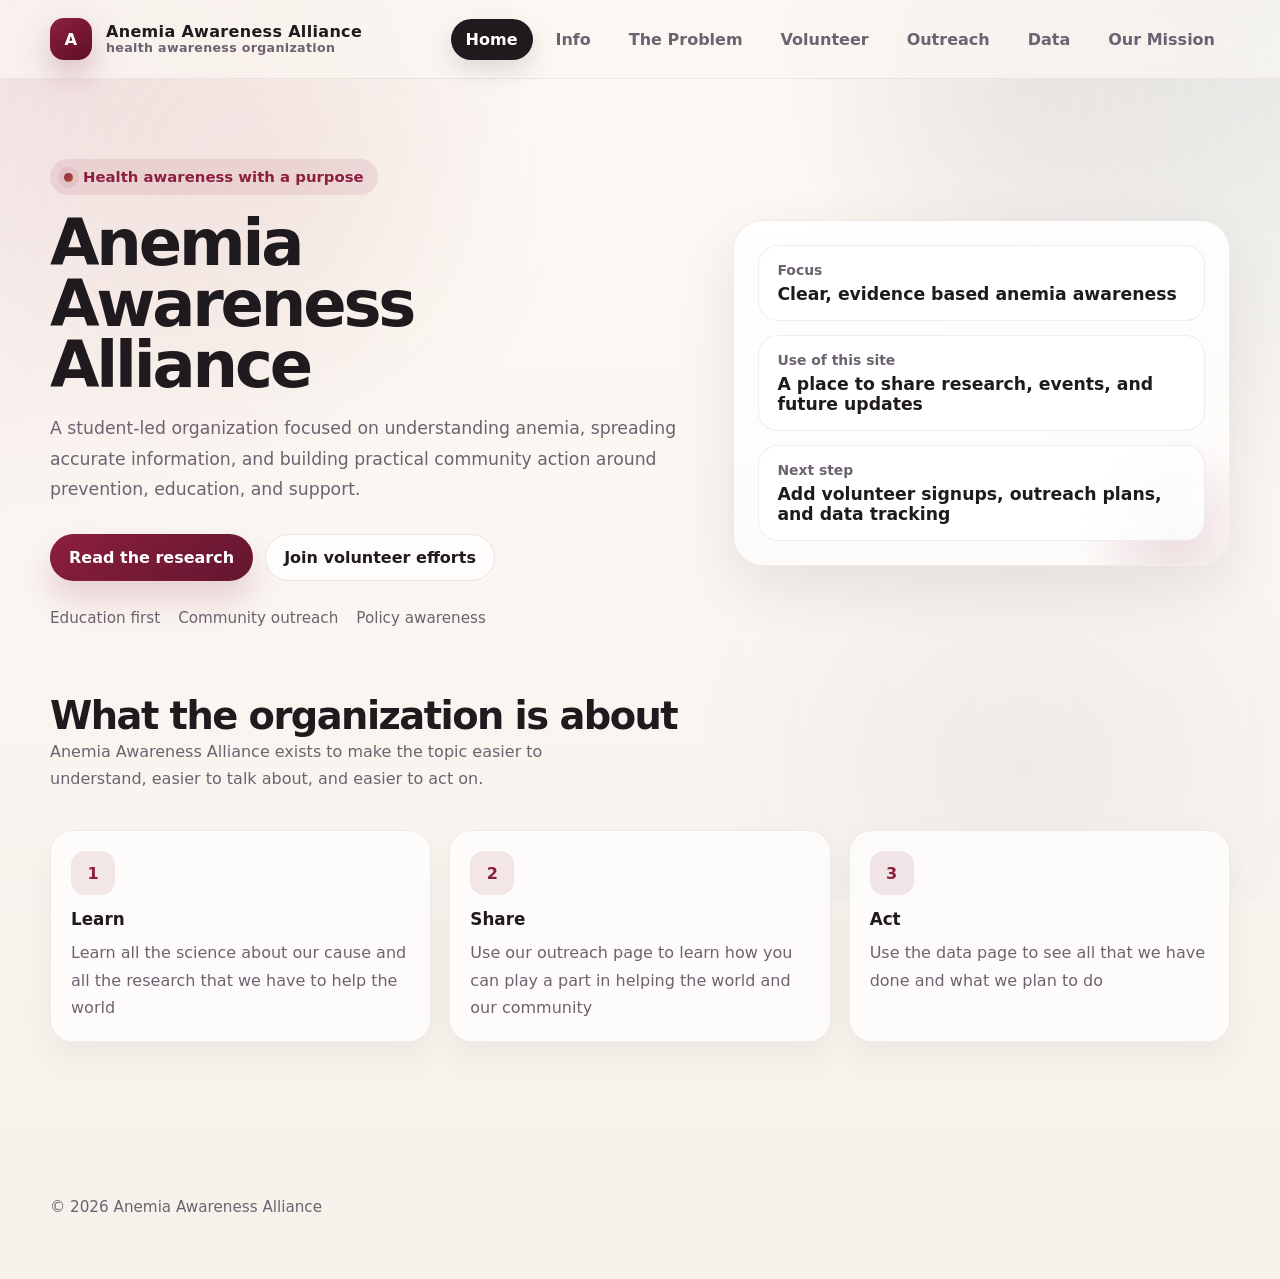
==== Frontend/index.html @ 1a83f60f "sure" ====
<!DOCTYPE html>
<html lang="en">
<head>
  <meta charset="UTF-8">
  <meta name="viewport" content="width=device-width, initial-scale=1.0">
  <title>Anemia Awareness Alliance</title>
  <link rel="stylesheet" href="styles.css">
</head>
<body>
<header class="site-header">
  <div class="site-header-inner">
    <a class="brand" href="index.html" aria-label="Anemia Awareness Alliance home">
      <span class="brand-mark">A</span>
      <span class="brand-text"><span>Anemia Awareness Alliance</span><span>health awareness organization</span></span>
    </a>

    <div class="nav-wrap">
      <button class="nav-toggle" aria-label="Open menu" aria-expanded="false">☰</button>
      <nav class="nav" aria-label="Primary navigation">
        <a href="index.html">Home</a>
        <a href="info.html">Info</a>
        <a href="issue.html">The Problem</a>
        <a href="volunteer.html">Volunteer</a>
        <a href="outreach.html">Outreach</a>
        <a href="data.html">Data</a>
        <a href="mission.html">Our Mission</a>
      </nav>
    </div>
  </div>
</header>

<main class="page">
  <div class="page-shell">
    <section class="hero">
      <div class="hero-grid">
        <div class="reveal">
          <div class="kicker"><span class="kicker-dot"></span>Health awareness with a purpose</div>
          <h1>Anemia Awareness Alliance</h1>
          <p class="lead">
            A student-led organization focused on understanding anemia, spreading accurate information, and building practical community action around prevention, education, and support.
          </p>
          <div class="hero-actions">
            <a class="btn btn-primary" href="info.html">Read the research</a>
            <a class="btn btn-secondary" href="volunteer.html">Join volunteer efforts</a>
          </div>
          <div class="hero-meta">
            <span>Education first</span>
            <span>Community outreach</span>
            <span>Policy awareness</span>
          </div>
        </div>

        <aside class="hero-panel reveal">
          <div class="hero-panel-grid">
            <div class="mini-stat">
              <span class="label">Focus</span>
              <span class="value">Clear, evidence based anemia awareness</span>
            </div>
            <div class="mini-stat">
              <span class="label">Use of this site</span>
              <span class="value">A place to share research, events, and future updates</span>
            </div>
            <div class="mini-stat">
              <span class="label">Next step</span>
              <span class="value">Add volunteer signups, outreach plans, and data tracking</span>
            </div>
          </div>
        </aside>
      </div>
    </section>

    <section class="section">
      <div class="section-heading reveal">
        <div>
          <h2>What the organization is about</h2>
          <p>Anemia Awareness Alliance exists to make the topic easier to understand, easier to talk about, and easier to act on.</p>
        </div>
      </div>

      <div class="feature-row">
        <article class="feature reveal">
          <div class="icon">1</div>
          <h3>Learn</h3>
          <p>Learn all the science about our cause and all the research that we have to help the world</p>
        </article>
        <article class="feature reveal">
          <div class="icon">2</div>
          <h3>Share</h3>
          <p>Use our outreach page to learn how you can play a part in helping the world and our community</p>
        </article>
        <article class="feature reveal">
          <div class="icon">3</div>
          <h3>Act</h3>
          <p>Use the data page to see all that we have done and what we plan to do</p>
        </article>
      </div>
    </section>
  </div>
</main>
<footer class="footer">
  <div class="page-shell">
    <p>© 2026 Anemia Awareness Alliance</p>
  </div>
</footer>

<script src="script.js"></script>
</body>
</html>
---- Frontend/styles.css ----
:root {
  --bg: #faf6f1;
  --bg-soft: #fffdfb;
  --surface: rgba(255, 255, 255, 0.72);
  --surface-strong: #ffffff;
  --text: #1f1a1d;
  --muted: #6d6270;
  --line: rgba(76, 31, 49, 0.12);
  --brand: #8c1f3e;
  --brand-2: #205b63;
  --brand-3: #b55c3f;
  --shadow: 0 20px 60px rgba(33, 18, 26, 0.09);
  --radius-xl: 30px;
  --radius-lg: 22px;
  --radius-md: 16px;
  --max: 1180px;
}

* { box-sizing: border-box; }

html {
  scroll-behavior: smooth;
}

body {
  margin: 0;
  font-family: Inter, ui-sans-serif, system-ui, -apple-system, BlinkMacSystemFont, "Segoe UI", sans-serif;
  color: var(--text);
  background:
    radial-gradient(circle at top left, rgba(140, 31, 62, 0.11), transparent 30%),
    radial-gradient(circle at top right, rgba(32, 91, 99, 0.11), transparent 28%),
    linear-gradient(180deg, #fdf9f5 0%, #f7f1eb 100%);
  min-height: 100vh;
  overflow-x: hidden;
}

body::before {
  content: "";
  position: fixed;
  inset: 0;
  pointer-events: none;
  background:
    radial-gradient(circle at 20% 20%, rgba(181, 92, 63, 0.06), transparent 25%),
    radial-gradient(circle at 80% 10%, rgba(140, 31, 62, 0.05), transparent 20%),
    radial-gradient(circle at 80% 85%, rgba(32, 91, 99, 0.05), transparent 26%);
  z-index: -1;
}

a {
  color: inherit;
  text-decoration: none;
}

img {
  max-width: 100%;
  display: block;
}

.page-shell {
  width: min(var(--max), calc(100% - 40px));
  margin: 0 auto;
}

.site-header {
  position: sticky;
  top: 0;
  z-index: 50;
  backdrop-filter: blur(18px);
  background: rgba(250, 246, 241, 0.76);
  border-bottom: 1px solid rgba(76, 31, 49, 0.08);
}

.site-header-inner {
  width: min(var(--max), calc(100% - 40px));
  margin: 0 auto;
  display: flex;
  align-items: center;
  justify-content: space-between;
  min-height: 78px;
  gap: 20px;
}

.brand {
  display: inline-flex;
  align-items: center;
  gap: 14px;
  font-weight: 800;
  letter-spacing: 0.02em;
}

.brand-mark {
  width: 42px;
  height: 42px;
  border-radius: 14px;
  display: grid;
  place-items: center;
  background: linear-gradient(145deg, var(--brand), #5f0f28);
  color: white;
  box-shadow: 0 14px 30px rgba(140, 31, 62, 0.26);
  font-size: 1.02rem;
}

.brand-text {
  display: grid;
  line-height: 1.05;
}

.brand-text span:first-child {
  font-size: 1rem;
  color: var(--text);
}

.brand-text span:last-child {
  font-size: 0.79rem;
  color: var(--muted);
  font-weight: 600;
}

.nav-wrap {
  display: flex;
  align-items: center;
  gap: 16px;
}

.nav-toggle {
  display: none;
  border: 1px solid rgba(76, 31, 49, 0.12);
  background: rgba(255, 255, 255, 0.65);
  border-radius: 14px;
  width: 46px;
  height: 46px;
  cursor: pointer;
  color: var(--text);
}

.nav {
  display: flex;
  align-items: center;
  gap: 8px;
}

.nav a {
  padding: 11px 15px;
  border-radius: 999px;
  color: var(--muted);
  font-weight: 650;
  transition: transform 180ms ease, background 180ms ease, color 180ms ease;
}

.nav a:hover {
  background: rgba(140, 31, 62, 0.08);
  color: var(--text);
  transform: translateY(-1px);
}

.nav a.active {
  background: var(--text);
  color: #fff;
  box-shadow: 0 10px 24px rgba(31, 26, 29, 0.13);
}

.page {
  padding: 56px 0 72px;
}

.hero {
  padding: 24px 0 10px;
}

.hero-grid {
  display: grid;
  grid-template-columns: 1.25fr 0.95fr;
  gap: 30px;
  align-items: center;
}

.kicker {
  display: inline-flex;
  align-items: center;
  gap: 10px;
  padding: 9px 14px;
  border-radius: 999px;
  background: rgba(140, 31, 62, 0.09);
  color: var(--brand);
  font-weight: 700;
  font-size: 0.93rem;
  margin-bottom: 18px;
}

.kicker-dot {
  width: 9px;
  height: 9px;
  border-radius: 999px;
  background: linear-gradient(145deg, var(--brand), var(--brand-3));
  box-shadow: 0 0 0 6px rgba(140, 31, 62, 0.08);
}

h1, h2, h3, p {
  margin-top: 0;
}

.hero h1 {
  font-size: clamp(2.8rem, 5vw, 5.2rem);
  line-height: 0.95;
  letter-spacing: -0.05em;
  margin-bottom: 18px;
  max-width: 12ch;
}

.hero p.lead {
  font-size: 1.08rem;
  line-height: 1.75;
  color: var(--muted);
  max-width: 60ch;
  margin-bottom: 30px;
}

.hero-actions {
  display: flex;
  flex-wrap: wrap;
  gap: 12px;
  margin-bottom: 28px;
}

.btn {
  display: inline-flex;
  align-items: center;
  justify-content: center;
  gap: 10px;
  padding: 13px 18px;
  border-radius: 999px;
  font-weight: 750;
  border: 1px solid transparent;
  transition: transform 180ms ease, box-shadow 180ms ease, background 180ms ease, border-color 180ms ease;
}

.btn:hover {
  transform: translateY(-2px);
}

.btn-primary {
  background: linear-gradient(145deg, var(--brand), #63162f);
  color: white;
  box-shadow: 0 18px 32px rgba(140, 31, 62, 0.18);
}

.btn-secondary {
  background: rgba(255, 255, 255, 0.74);
  border-color: rgba(76, 31, 49, 0.11);
  color: var(--text);
}

.hero-meta {
  display: flex;
  flex-wrap: wrap;
  gap: 18px;
  color: var(--muted);
  font-size: 0.95rem;
}

.hero-panel {
  position: relative;
  background: linear-gradient(180deg, rgba(255,255,255,0.9), rgba(255,255,255,0.62));
  border: 1px solid rgba(76, 31, 49, 0.08);
  border-radius: var(--radius-xl);
  box-shadow: var(--shadow);
  padding: 24px;
  overflow: hidden;
}

.hero-panel::before {
  content: "";
  position: absolute;
  inset: auto -40px -60px auto;
  width: 190px;
  height: 190px;
  border-radius: 50%;
  background: radial-gradient(circle, rgba(140,31,62,0.14), transparent 70%);
}

.hero-panel-grid {
  display: grid;
  gap: 14px;
  position: relative;
}

.mini-stat {
  background: rgba(255,255,255,0.82);
  border: 1px solid rgba(76,31,49,0.08);
  border-radius: 20px;
  padding: 16px 18px;
}

.mini-stat .label {
  display: block;
  color: var(--muted);
  font-size: 0.87rem;
  margin-bottom: 6px;
  font-weight: 600;
}

.mini-stat .value {
  display: block;
  font-size: 1.08rem;
  font-weight: 800;
  color: var(--text);
}

.section {
  padding: 56px 0;
}

.section-heading {
  display: flex;
  align-items: end;
  justify-content: space-between;
  gap: 18px;
  margin-bottom: 22px;
}

.section-heading h2 {
  font-size: clamp(1.65rem, 3vw, 2.4rem);
  letter-spacing: -0.04em;
  margin-bottom: 0;
}

.section-heading p {
  color: var(--muted);
  max-width: 56ch;
  line-height: 1.7;
}

.feature-row {
  display: grid;
  grid-template-columns: repeat(3, 1fr);
  gap: 18px;
}

.feature {
  background: rgba(255,255,255,0.75);
  border: 1px solid rgba(76,31,49,0.08);
  border-radius: var(--radius-lg);
  padding: 20px;
  box-shadow: 0 14px 34px rgba(33, 18, 26, 0.05);
}

.feature .icon {
  width: 44px;
  height: 44px;
  border-radius: 14px;
  display: grid;
  place-items: center;
  margin-bottom: 14px;
  background: rgba(140, 31, 62, 0.1);
  color: var(--brand);
  font-weight: 800;
}

.feature h3 {
  margin-bottom: 10px;
  font-size: 1.05rem;
}

.feature p {
  color: var(--muted);
  line-height: 1.7;
  margin-bottom: 0;
}

.article {
  background: rgba(255,255,255,0.74);
  border: 1px solid rgba(76,31,49,0.08);
  border-radius: var(--radius-xl);
  box-shadow: var(--shadow);
  padding: clamp(24px, 4vw, 44px);
}

.article p,
.article li {
  line-height: 1.8;
  color: #3a3138;
  font-size: 1.02rem;
}

.article h2 {
  font-size: clamp(1.45rem, 2vw, 2rem);
  margin: 28px 0 12px;
  letter-spacing: -0.03em;
}

.article h2:first-child {
  margin-top: 0;
}

.article .intro {
  color: var(--muted);
  font-size: 1.04rem;
  max-width: 70ch;
}

.article ul, .article ol {
  padding-left: 22px;
  margin-top: 12px;
}

.callout {
  border-left: 4px solid var(--brand);
  background: rgba(140, 31, 62, 0.06);
  padding: 16px 18px;
  border-radius: 16px;
  margin: 18px 0;
  color: #3e3138;
}

.page-blank {
  min-height: calc(100vh - 80px);
  display: grid;
  place-items: center;
  text-align: center;
}

.page-blank .blank-card {
  width: min(760px, 100%);
  padding: 34px;
  border-radius: var(--radius-xl);
  background: rgba(255,255,255,0.72);
  border: 1px solid rgba(76,31,49,0.08);
  box-shadow: var(--shadow);
}

.page-blank h1 {
  font-size: clamp(2.2rem, 5vw, 3.6rem);
  letter-spacing: -0.05em;
  margin-bottom: 12px;
}

.page-blank p {
  color: var(--muted);
  line-height: 1.75;
  margin: 0 auto;
  max-width: 52ch;
}

.footer {
  padding: 28px 0 48px;
  color: var(--muted);
  font-size: 0.95rem;
}

.reveal {
  opacity: 0;
  transform: translateY(14px);
  transition: opacity 650ms ease, transform 650ms ease;
}

.reveal.visible {
  opacity: 1;
  transform: translateY(0);
}

@media (max-width: 920px) {
  .hero-grid,
  .feature-row {
    grid-template-columns: 1fr;
  }

  .section-heading {
    flex-direction: column;
    align-items: start;
  }

  .nav-toggle {
    display: inline-grid;
    place-items: center;
  }

  .nav {
    position: absolute;
    top: 78px;
    left: 0;
    right: 0;
    display: grid;
    gap: 6px;
    padding: 16px 20px 20px;
    background: rgba(250, 246, 241, 0.96);
    border-bottom: 1px solid rgba(76, 31, 49, 0.08);
    transform: translateY(-14px);
    opacity: 0;
    pointer-events: none;
    transition: opacity 180ms ease, transform 180ms ease;
  }

  .nav.open {
    opacity: 1;
    transform: translateY(0);
    pointer-events: auto;
  }

  .nav a {
    width: 100%;
    padding: 13px 16px;
    border-radius: 16px;
    background: rgba(255,255,255,0.68);
  }
}

@media (max-width: 560px) {
  .page-shell,
  .site-header-inner {
    width: min(var(--max), calc(100% - 24px));
  }

  .page {
    padding-top: 28px;
  }

  .hero h1 {
    max-width: 100%;
  }

  .hero-actions {
    flex-direction: column;
  }

  .btn {
    width: 100%;
  }
}
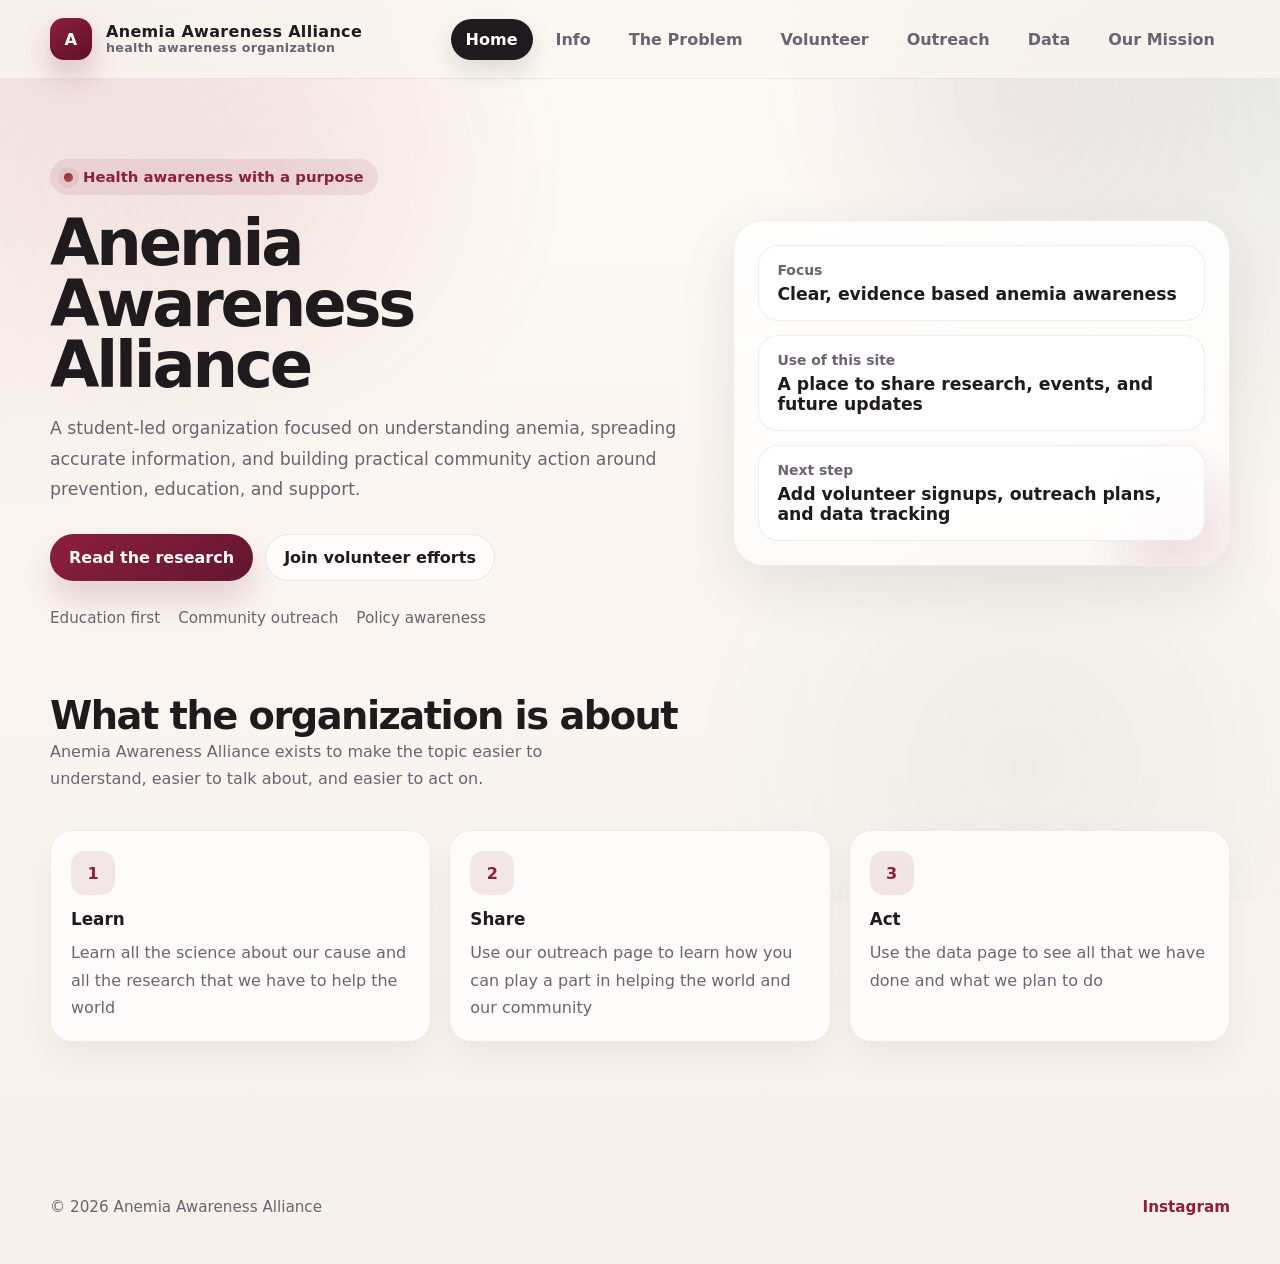
==== commit dfe7f03a: "Add Instagram link in site footer Co-authored-by: Real-Mine300 <Real-Mine300@users.noreply.github.co" ====
--- a/Frontend/index.html
+++ b/Frontend/index.html
@@ -98,8 +98,9 @@
   </div>
 </main>
 <footer class="footer">
-  <div class="page-shell">
+  <div class="page-shell footer-inner">
     <p>© 2026 Anemia Awareness Alliance</p>
+    <a class="social-link" href="https://www.instagram.com/anemiaawarenessalliance/" target="_blank" rel="noopener noreferrer">Instagram</a>
   </div>
 </footer>
 
--- a/Frontend/styles.css
+++ b/Frontend/styles.css
@@ -447,6 +447,27 @@
   font-size: 0.95rem;
 }
 
+.footer-inner {
+  display: flex;
+  align-items: center;
+  justify-content: space-between;
+  gap: 16px;
+  flex-wrap: wrap;
+}
+
+.footer-inner p {
+  margin: 0;
+}
+
+.social-link {
+  color: var(--brand);
+  font-weight: 700;
+}
+
+.social-link:hover {
+  text-decoration: underline;
+}
+
 .reveal {
   opacity: 0;
   transform: translateY(14px);
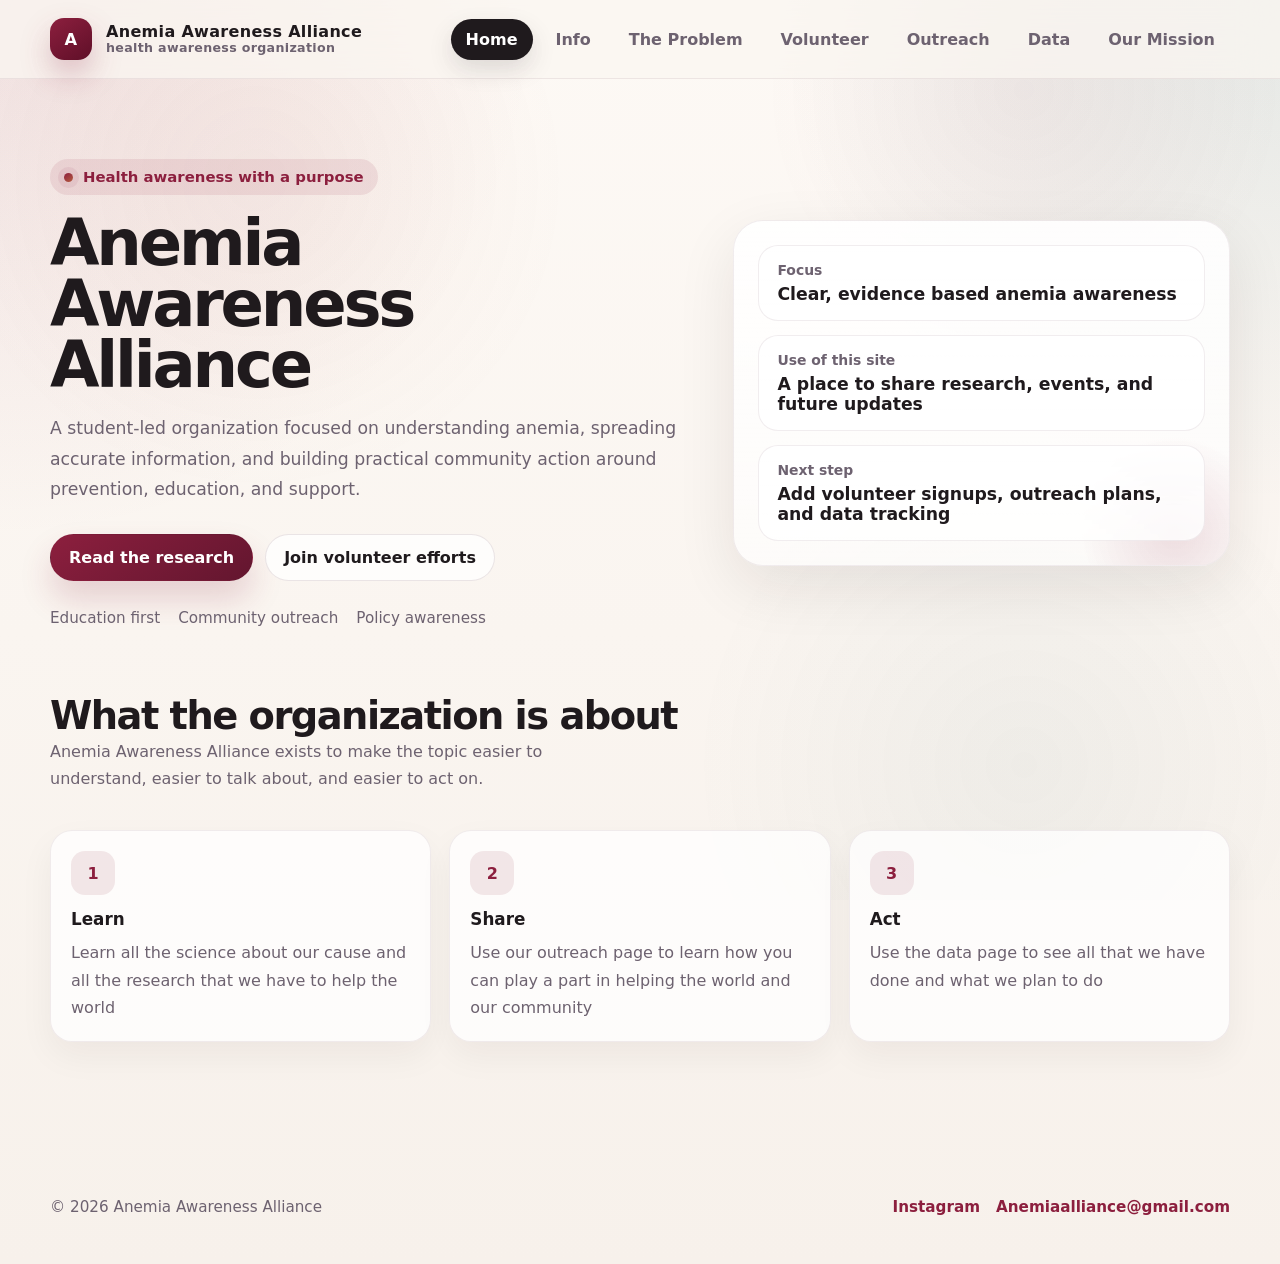
==== commit 0b07116b: "Add org email to the site footer Co-authored-by: Real-Mine300 <Real-Mine300@users.noreply.github.com" ====
--- a/Frontend/index.html
+++ b/Frontend/index.html
@@ -100,7 +100,10 @@
 <footer class="footer">
   <div class="page-shell footer-inner">
     <p>© 2026 Anemia Awareness Alliance</p>
-    <a class="social-link" href="https://www.instagram.com/anemiaawarenessalliance/" target="_blank" rel="noopener noreferrer">Instagram</a>
+    <div class="footer-links">
+      <a class="social-link" href="https://www.instagram.com/anemiaawarenessalliance/" target="_blank" rel="noopener noreferrer">Instagram</a>
+      <a class="social-link" href="mailto:Anemiaalliance@gmail.com">Anemiaalliance@gmail.com</a>
+    </div>
   </div>
 </footer>
 
--- a/Frontend/styles.css
+++ b/Frontend/styles.css
@@ -459,6 +459,13 @@
   margin: 0;
 }
 
+.footer-links {
+  display: flex;
+  align-items: center;
+  gap: 16px;
+  flex-wrap: wrap;
+}
+
 .social-link {
   color: var(--brand);
   font-weight: 700;
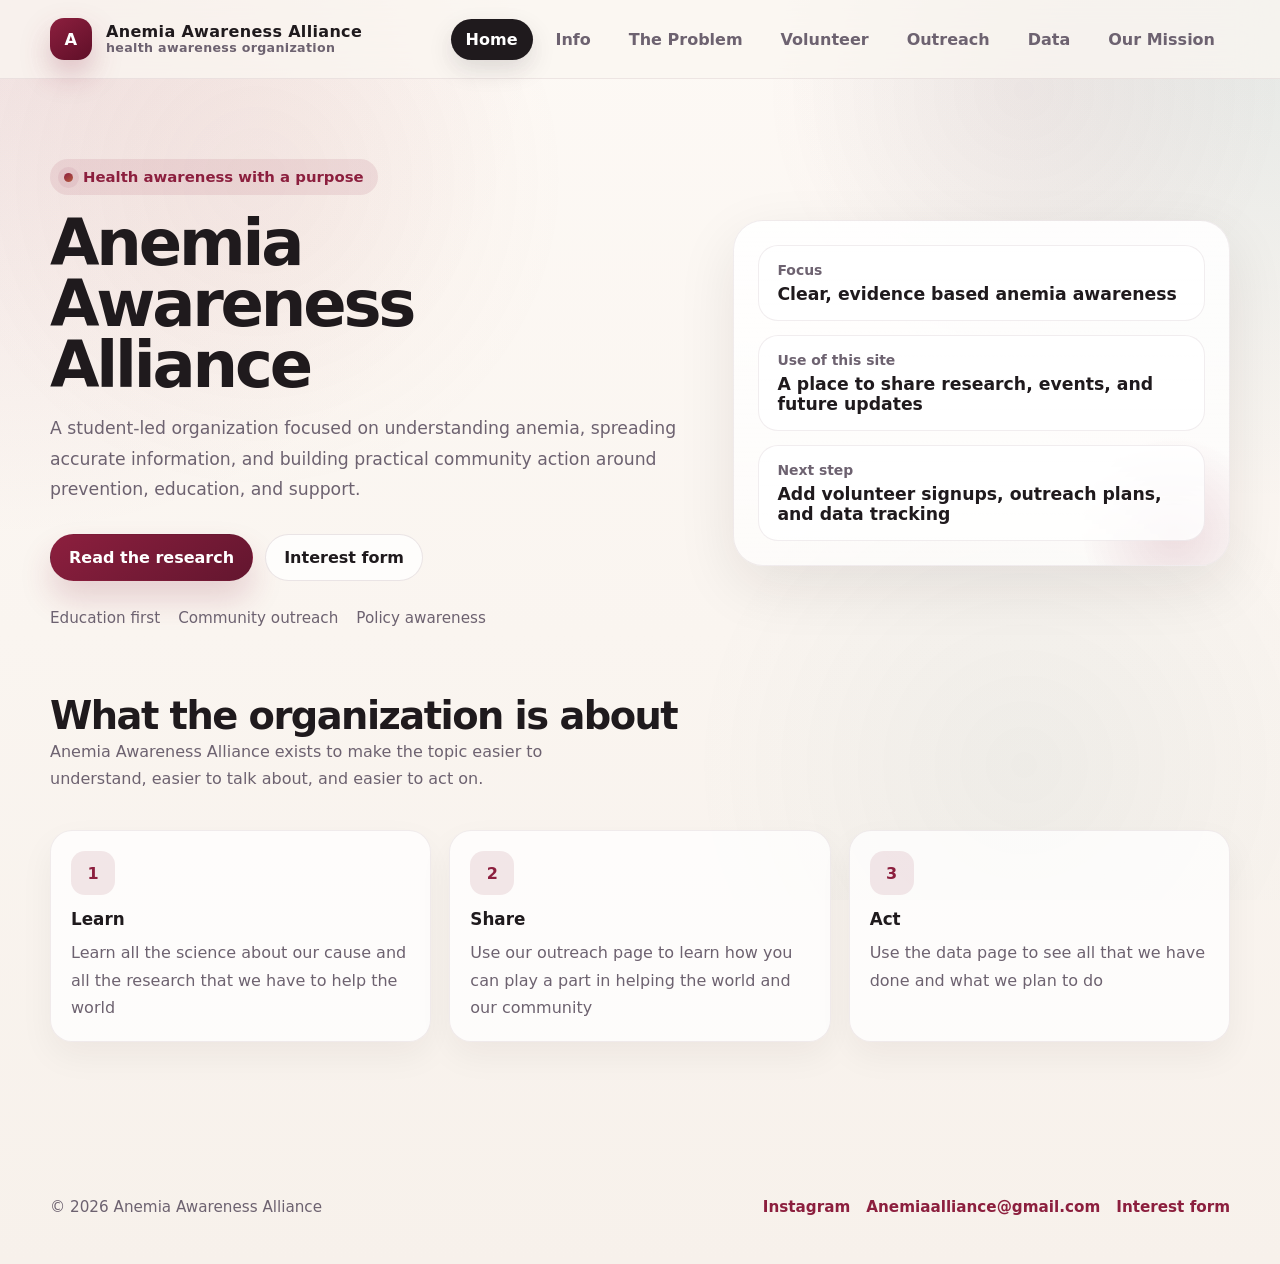
==== commit bf6be4f5: "Add interest form link to volunteer page and footer Co-authored-by: Real-Mine300 <Real-Mine300@users" ====
--- a/Frontend/index.html
+++ b/Frontend/index.html
@@ -41,7 +41,7 @@
           </p>
           <div class="hero-actions">
             <a class="btn btn-primary" href="info.html">Read the research</a>
-            <a class="btn btn-secondary" href="volunteer.html">Join volunteer efforts</a>
+            <a class="btn btn-secondary" href="https://forms.gle/duQCsQrnn6YTvPqz7" target="_blank" rel="noopener noreferrer">Interest form</a>
           </div>
           <div class="hero-meta">
             <span>Education first</span>
@@ -103,6 +103,7 @@
     <div class="footer-links">
       <a class="social-link" href="https://www.instagram.com/anemiaawarenessalliance/" target="_blank" rel="noopener noreferrer">Instagram</a>
       <a class="social-link" href="mailto:Anemiaalliance@gmail.com">Anemiaalliance@gmail.com</a>
+      <a class="social-link" href="https://forms.gle/duQCsQrnn6YTvPqz7" target="_blank" rel="noopener noreferrer">Interest form</a>
     </div>
   </div>
 </footer>
--- a/Frontend/styles.css
+++ b/Frontend/styles.css
@@ -437,7 +437,7 @@
 .page-blank p {
   color: var(--muted);
   line-height: 1.75;
-  margin: 0 auto;
+  margin: 0 auto 20px;
   max-width: 52ch;
 }
 
